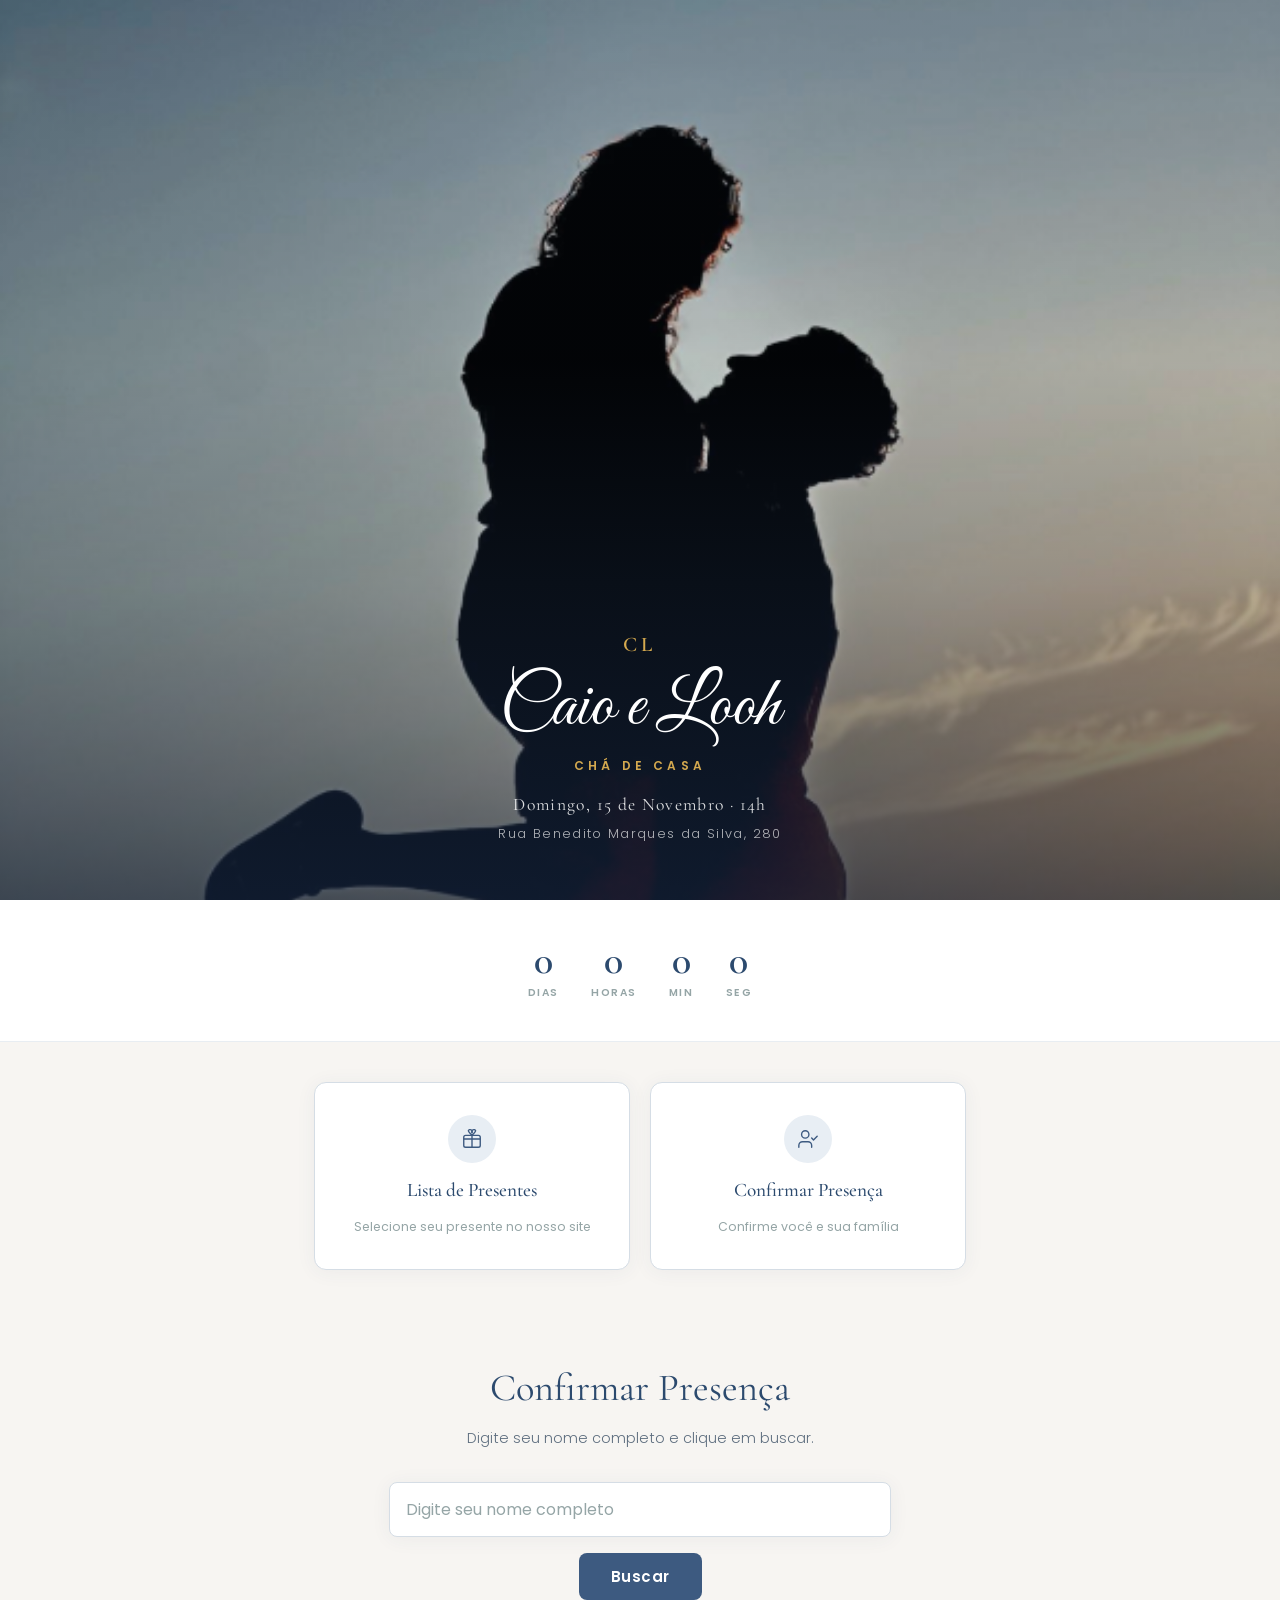
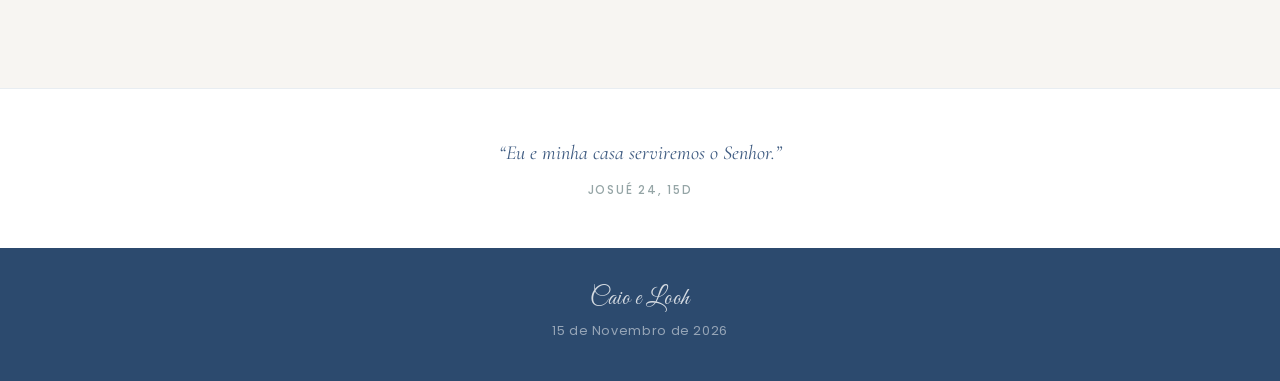
==== index.html @ 9db3d3db "Adicionar cache-busting no app.js para forçar atualização Browser estava servindo JS antigo com coun" ====
<!DOCTYPE html>
<html lang="pt-BR">
<head>
    <meta charset="UTF-8">
    <meta name="viewport" content="width=device-width, initial-scale=1.0">
    <title>Chá de Casa - Caio e Looh</title>
    <meta name="description" content="Chá de Casa Nova - Caio e Looh - 15 de Novembro de 2026">
    <link rel="stylesheet" href="css/style.css">
</head>
<body>

    <!-- Hero -->
    <section class="hero">
        <img src="img/couple.png" alt="Caio e Looh" class="hero-image">
        <div class="hero-overlay"></div>
        <div class="hero-content">
            <div class="monogram">CL</div>
            <h1 class="couple-names">Caio e Looh</h1>
            <p class="event-type">Chá de Casa</p>
            <div class="hero-details">
                <span class="date-line">Domingo, 15 de Novembro &middot; 14h</span>
                <span class="address-line">Rua Benedito Marques da Silva, 280</span>
            </div>
        </div>
    </section>

    <!-- Countdown -->
    <section class="countdown-section">
        <div class="countdown">
            <div class="countdown-item">
                <span class="countdown-number" id="cd-dias">--</span>
                <span class="countdown-label">Dias</span>
            </div>
            <div class="countdown-item">
                <span class="countdown-number" id="cd-horas">--</span>
                <span class="countdown-label">Horas</span>
            </div>
            <div class="countdown-item">
                <span class="countdown-number" id="cd-min">--</span>
                <span class="countdown-label">Min</span>
            </div>
            <div class="countdown-item">
                <span class="countdown-number" id="cd-seg">--</span>
                <span class="countdown-label">Seg</span>
            </div>
        </div>
    </section>

    <!-- Actions -->
    <section class="actions-section">
        <div class="actions-grid">
            <a href="https://caioelooh.meuchadepanela.com.br" target="_blank" rel="noopener" class="action-card">
                <div class="action-icon">
                    <svg viewBox="0 0 24 24" fill="none" stroke="currentColor" stroke-width="1.5" stroke-linecap="round" stroke-linejoin="round">
                        <rect x="3" y="8" width="18" height="13" rx="2"></rect>
                        <path d="M12 8V21"></path>
                        <path d="M3 12h18"></path>
                        <path d="M12 8c-1.5-2-4-3.5-4-5a2 2 0 1 1 4 2"></path>
                        <path d="M12 8c1.5-2 4-3.5 4-5a2 2 0 1 0-4 2"></path>
                    </svg>
                </div>
                <span class="action-title">Lista de Presentes</span>
                <span class="action-desc">Selecione seu presente no nosso site</span>
            </a>
            <a href="#rsvp" class="action-card">
                <div class="action-icon">
                    <svg viewBox="0 0 24 24" fill="none" stroke="currentColor" stroke-width="1.5" stroke-linecap="round" stroke-linejoin="round">
                        <path d="M16 21v-2a4 4 0 0 0-4-4H6a4 4 0 0 0-4 4v2"></path>
                        <circle cx="9" cy="7" r="4"></circle>
                        <polyline points="16 11 18 13 22 9"></polyline>
                    </svg>
                </div>
                <span class="action-title">Confirmar Presença</span>
                <span class="action-desc">Confirme você e sua família</span>
            </a>
        </div>
    </section>

    <!-- RSVP -->
    <section id="rsvp" class="rsvp-section">
        <h2 class="section-title">Confirmar Presença</h2>
        <p class="section-subtitle">Digite seu nome completo e clique em buscar.</p>

        <div class="rsvp-container">
            <input type="text" id="rsvp-nome" class="rsvp-input" placeholder="Digite seu nome completo">
            <button id="rsvp-buscar-btn" class="rsvp-btn rsvp-btn-primary">Buscar</button>
            <div id="rsvp-resultados" class="rsvp-resultados"></div>
        </div>
    </section>

    <!-- Quote -->
    <section class="quote-section">
        <p class="quote-text">
            &ldquo;Eu e minha casa serviremos o Senhor.&rdquo;
        </p>
        <p class="quote-ref">Josué 24, 15d</p>
    </section>

    <!-- Footer -->
    <footer class="footer">
        <span class="footer-couple">Caio e Looh</span>
        <span>15 de Novembro de 2026</span>
    </footer>

    <script>window.CHA_TIPO = 1; window.CHA_DATA = '2026-11-15T14:00:00-03:00';</script>
    <script src="js/app.js?v=2"></script>
</body>
</html>
---- css/style.css ----
@import url('https://fonts.googleapis.com/css2?family=Cormorant+Garamond:ital,wght@0,300;0,400;0,500;0,600;1,300;1,400&family=Great+Vibes&family=Poppins:wght@300;400;500;600;700&display=swap');

*, *::before, *::after {
    margin: 0;
    padding: 0;
    box-sizing: border-box;
}

:root {
    --navy: #3D5A80;
    --navy-dark: #2C4A6E;
    --navy-light: #6B8DB5;
    --navy-soft: #E8EEF4;
    --gold: #D4A94F;
    --gold-dark: #B8922E;
    --gold-soft: #F5ECD7;
    --bg: #F7F5F2;
    --bg-card: #FFFFFF;
    --text: #2C3E50;
    --text-light: #5D6D7E;
    --text-muted: #95A5A6;
    --border: #D5DDE5;
    --border-light: #E8EDF2;
    --success: #4A7C59;
    --success-light: #E8F5E9;
    --shadow: 0 2px 20px rgba(44, 74, 110, 0.06);
    --shadow-hover: 0 6px 30px rgba(44, 74, 110, 0.12);
    --radius: 12px;
    --font-serif: 'Cormorant Garamond', Georgia, serif;
    --font-script: 'Great Vibes', cursive;
    --font-sans: 'Poppins', -apple-system, BlinkMacSystemFont, sans-serif;
}

html { scroll-behavior: smooth; }

body {
    font-family: var(--font-sans);
    background: var(--bg);
    color: var(--text);
    line-height: 1.6;
    min-height: 100vh;
    -webkit-font-smoothing: antialiased;
}

/* ═══════════════ HERO ═══════════════ */
.hero {
    position: relative;
    min-height: 100vh;
    display: flex;
    align-items: flex-end;
    justify-content: center;
    overflow: hidden;
}

.hero-image {
    position: absolute;
    inset: 0;
    width: 100%;
    height: 100%;
    object-fit: cover;
    object-position: center 30%;
}

.hero-overlay {
    position: absolute;
    inset: 0;
    background: linear-gradient(
        to bottom,
        rgba(30, 50, 80, 0.10) 0%,
        rgba(30, 50, 80, 0.08) 40%,
        rgba(30, 50, 80, 0.30) 65%,
        rgba(20, 35, 60, 0.75) 100%
    );
}

.hero-content {
    position: relative;
    z-index: 2;
    text-align: center;
    padding: 2rem 1.5rem 3.5rem;
    width: 100%;
}

.monogram {
    font-family: var(--font-serif);
    font-size: 1.3rem;
    font-weight: 600;
    letter-spacing: 0.2em;
    color: var(--gold);
    margin-bottom: 0.5rem;
    opacity: 0;
    animation: fadeDown 1s ease 0.2s forwards;
}

.couple-names {
    font-family: var(--font-script);
    font-size: clamp(2.8rem, 10vw, 4.5rem);
    font-weight: 400;
    color: #fff;
    line-height: 1.1;
    margin-bottom: 0.5rem;
    opacity: 0;
    animation: fadeDown 1s ease 0.4s forwards;
}

.event-type {
    font-family: var(--font-sans);
    font-size: 0.75rem;
    font-weight: 600;
    letter-spacing: 0.35em;
    text-transform: uppercase;
    color: var(--gold);
    margin-bottom: 1rem;
    opacity: 0;
    animation: fadeDown 1s ease 0.5s forwards;
}

.hero-details {
    display: flex;
    flex-direction: column;
    align-items: center;
    gap: 0.25rem;
    color: rgba(255, 255, 255, 0.85);
    font-size: 0.85rem;
    font-weight: 300;
    letter-spacing: 0.1em;
    opacity: 0;
    animation: fadeDown 1s ease 0.7s forwards;
}

.hero-details .date-line {
    font-family: var(--font-serif);
    font-size: 1.1rem;
    font-weight: 400;
}

.hero-details .address-line {
    font-size: 0.8rem;
    opacity: 0.8;
}

/* ═══════════════ COUNTDOWN ═══════════════ */
.countdown-section {
    background: var(--bg-card);
    padding: 2.5rem 1.5rem;
    border-bottom: 1px solid var(--border-light);
}

.countdown {
    display: flex;
    justify-content: center;
    gap: 2rem;
    max-width: 400px;
    margin: 0 auto;
}

.countdown-item {
    display: flex;
    flex-direction: column;
    align-items: center;
}

.countdown-number {
    font-family: var(--font-serif);
    font-size: 2.5rem;
    font-weight: 600;
    color: var(--navy-dark);
    line-height: 1;
}

.countdown-label {
    font-size: 0.65rem;
    font-weight: 600;
    letter-spacing: 0.15em;
    text-transform: uppercase;
    color: var(--text-muted);
    margin-top: 0.3rem;
}

/* ═══════════════ ACTIONS ═══════════════ */
.actions-section {
    padding: 2.5rem 1.5rem;
    max-width: 700px;
    margin: 0 auto;
}

.actions-grid {
    display: grid;
    grid-template-columns: 1fr 1fr;
    gap: 1.25rem;
}

.action-card {
    background: var(--bg-card);
    border: 1px solid var(--border);
    border-radius: var(--radius);
    padding: 2rem 1.5rem;
    text-align: center;
    text-decoration: none;
    color: var(--text);
    transition: all 0.3s ease;
    cursor: pointer;
    display: flex;
    flex-direction: column;
    align-items: center;
    gap: 0.75rem;
    box-shadow: var(--shadow);
}

.action-card:hover {
    transform: translateY(-3px);
    box-shadow: var(--shadow-hover);
    border-color: var(--navy-light);
}

.action-icon {
    width: 48px;
    height: 48px;
    border-radius: 50%;
    background: var(--navy-soft);
    display: flex;
    align-items: center;
    justify-content: center;
}

.action-icon svg {
    width: 22px;
    height: 22px;
    color: var(--navy);
}

.action-title {
    font-family: var(--font-serif);
    font-size: 1.2rem;
    font-weight: 500;
    color: var(--navy-dark);
}

.action-desc {
    font-size: 0.78rem;
    color: var(--text-muted);
    line-height: 1.5;
}

/* ═══════════════ RSVP ═══════════════ */
.rsvp-section {
    max-width: 550px;
    margin: 0 auto;
    padding: 3rem 1.5rem 4rem;
}

.section-title {
    font-family: var(--font-serif);
    font-size: clamp(1.8rem, 5vw, 2.4rem);
    font-weight: 400;
    text-align: center;
    color: var(--navy-dark);
    margin-bottom: 0.5rem;
}

.section-subtitle {
    text-align: center;
    color: var(--text-light);
    font-size: 0.9rem;
    font-weight: 300;
    margin-bottom: 2rem;
}

.rsvp-container {
    text-align: center;
}

/* ── Input / Button (same style as WP) ── */
.rsvp-input {
    width: 100%;
    box-sizing: border-box;
    padding: 14px 16px;
    font-size: 16px;
    font-family: var(--font-sans);
    border-radius: 8px;
    border: 1px solid var(--border);
    background: var(--bg-card);
    color: var(--text);
    outline: none;
    transition: border-color 0.3s, box-shadow 0.3s;
    box-shadow: var(--shadow);
}

.rsvp-input::placeholder { color: var(--text-muted); }

.rsvp-input:focus {
    border-color: var(--navy-light);
    box-shadow: var(--shadow), 0 0 0 3px var(--navy-soft);
}

.rsvp-btn {
    font-family: var(--font-sans);
    font-weight: 600;
    font-size: 15px;
    letter-spacing: 0.5px;
    border: none;
    border-radius: 8px;
    cursor: pointer;
    transition: transform 0.2s, box-shadow 0.2s;
}

.rsvp-btn-primary {
    margin: 16px auto 0;
    display: inline-block;
    padding: 12px 32px;
    background: var(--navy);
    color: #fff;
}

.rsvp-btn-primary:hover {
    transform: scale(1.03);
    box-shadow: 0 6px 18px rgba(61, 90, 128, 0.3);
}

.rsvp-btn-primary:disabled {
    background: #9BAEC0;
    color: #dfe6ed;
    cursor: not-allowed;
    transform: none !important;
    box-shadow: none !important;
}

.rsvp-resultados {
    margin-top: 24px;
    text-align: left;
}

.rsvp-msg {
    color: var(--text-light);
    font-size: 0.9rem;
    margin-bottom: 12px;
    text-align: center;
}

/* ── Name selection buttons ── */
.rsvp-select-btn {
    display: block;
    width: 100%;
    text-align: left;
    margin-bottom: 10px;
    padding: 14px 16px;
    background: var(--bg-card);
    color: var(--text);
    border: 1px solid var(--border);
    border-radius: 8px;
    font-family: var(--font-sans);
    font-size: 15px;
    cursor: pointer;
    transition: transform 0.2s, box-shadow 0.2s, border-color 0.2s;
}

.rsvp-select-btn:hover {
    transform: scale(1.01);
    box-shadow: var(--shadow-hover);
    border-color: var(--navy-light);
}

/* ── Checkbox labels (family members) ── */
.rsvp-checkbox-label {
    display: flex;
    align-items: center;
    margin-bottom: 10px;
    padding: 12px 16px;
    background: var(--bg-card);
    border-radius: 8px;
    color: var(--text);
    font-family: var(--font-sans);
    font-size: 15px;
    cursor: pointer;
    transition: background 0.2s, border 0.2s;
    border: 1px solid var(--border);
}

.rsvp-checkbox-label.selecionado {
    background: var(--navy-soft);
    border-color: var(--navy-light);
}

.rsvp-checkbox {
    appearance: none;
    -webkit-appearance: none;
    width: 22px;
    height: 22px;
    min-width: 22px;
    border: 2px solid var(--navy-light);
    border-radius: 5px;
    margin-right: 12px;
    cursor: pointer;
    position: relative;
    background: transparent;
    transition: background 0.2s;
}

.rsvp-checkbox:checked {
    background: var(--navy);
    border-color: var(--navy);
}

.rsvp-checkbox:checked::after {
    content: "\2713";
    position: absolute;
    top: -1px;
    left: 4px;
    color: #fff;
    font-size: 14px;
    font-weight: bold;
}

.rsvp-ja {
    font-size: 0.75rem;
    color: var(--success);
    font-weight: 500;
}

.rsvp-phone-label {
    display: block;
    margin-top: 18px;
    margin-bottom: 8px;
    font-size: 0.85rem;
    font-weight: 500;
    color: var(--text);
}

/* ── Success ── */
.rsvp-sucesso {
    text-align: center;
    padding: 2rem 0;
    animation: sucessoEntra 0.5s ease;
}

.rsvp-sucesso-icone {
    width: 64px;
    height: 64px;
    border-radius: 50%;
    background: var(--navy-soft);
    display: flex;
    align-items: center;
    justify-content: center;
    margin: 0 auto 1rem;
}

.rsvp-sucesso-icone svg {
    width: 30px;
    height: 30px;
    color: var(--navy);
}

.rsvp-sucesso-texto {
    font-family: var(--font-serif);
    font-size: 1.5rem;
    font-weight: 500;
    color: var(--navy-dark);
}

.rsvp-sucesso-sub {
    color: var(--gold);
    font-size: 0.9rem;
    margin-top: 0.5rem;
}

/* ═══════════════ QUOTE ═══════════════ */
.quote-section {
    text-align: center;
    padding: 3rem 1.5rem;
    background: var(--bg-card);
    border-top: 1px solid var(--border-light);
}

.quote-text {
    font-family: var(--font-serif);
    font-size: 1.25rem;
    font-weight: 400;
    font-style: italic;
    color: var(--navy);
    max-width: 400px;
    margin: 0 auto;
    line-height: 1.6;
}

.quote-ref {
    font-family: var(--font-sans);
    font-size: 0.72rem;
    font-weight: 500;
    letter-spacing: 0.15em;
    text-transform: uppercase;
    color: var(--text-muted);
    margin-top: 0.75rem;
}

/* ═══════════════ FOOTER ═══════════════ */
.footer {
    text-align: center;
    padding: 2rem 1.5rem 2.5rem;
    background: var(--navy-dark);
    color: rgba(255, 255, 255, 0.5);
    font-size: 0.8rem;
    letter-spacing: 0.05em;
    display: flex;
    flex-direction: column;
    gap: 0.15rem;
}

.footer-couple {
    font-family: var(--font-script);
    font-size: 1.5rem;
    color: rgba(255, 255, 255, 0.8);
}

/* ═══════════════ ANIMATIONS ═══════════════ */
@keyframes fadeDown {
    from { opacity: 0; transform: translateY(-15px); }
    to   { opacity: 1; transform: translateY(0); }
}

@keyframes sucessoEntra {
    0%   { transform: scale(0.85); opacity: 0; }
    100% { transform: scale(1); opacity: 1; }
}

/* ═══════════════ RESPONSIVE ═══════════════ */
@media (max-width: 520px) {
    .actions-grid { grid-template-columns: 1fr; }
    .countdown { gap: 1.5rem; }
    .countdown-number { font-size: 2rem; }
    .rsvp-section { padding: 2.5rem 1rem 3rem; }
    .action-card { padding: 1.5rem 1.25rem; }
}
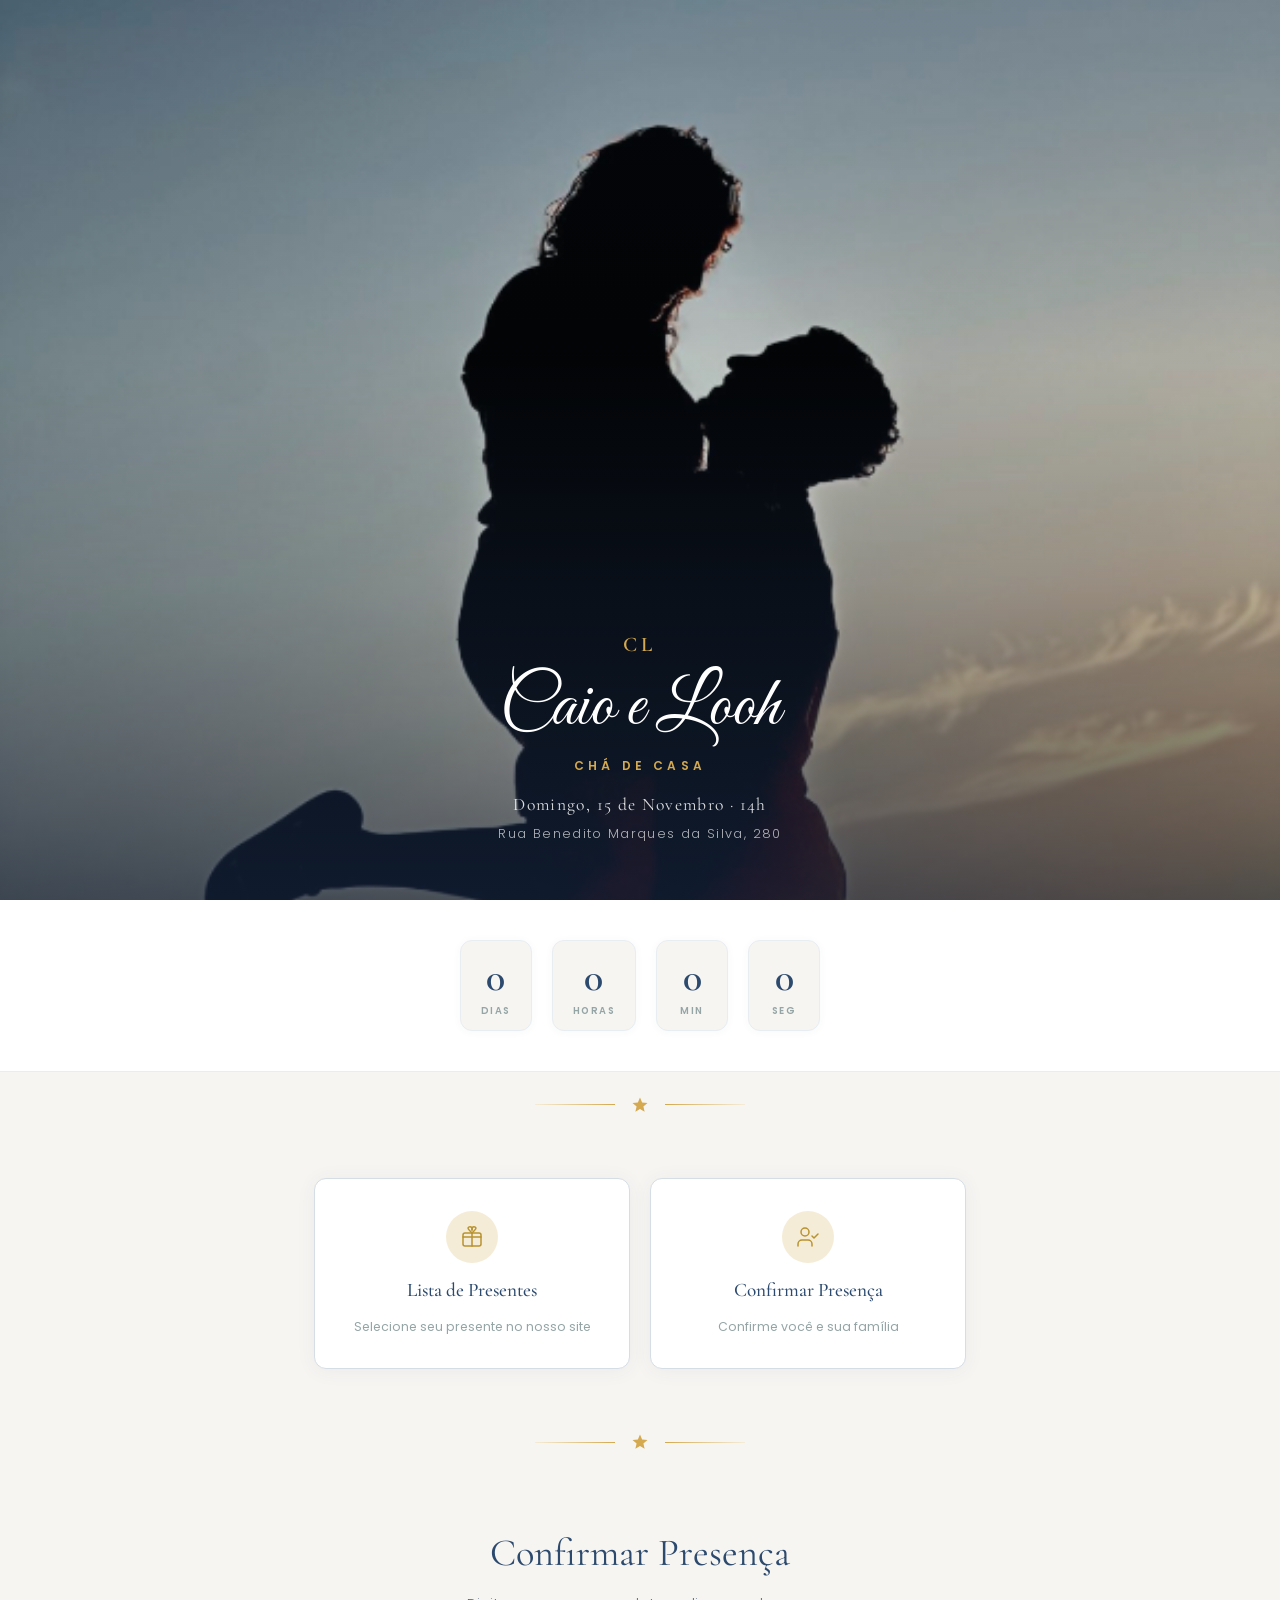
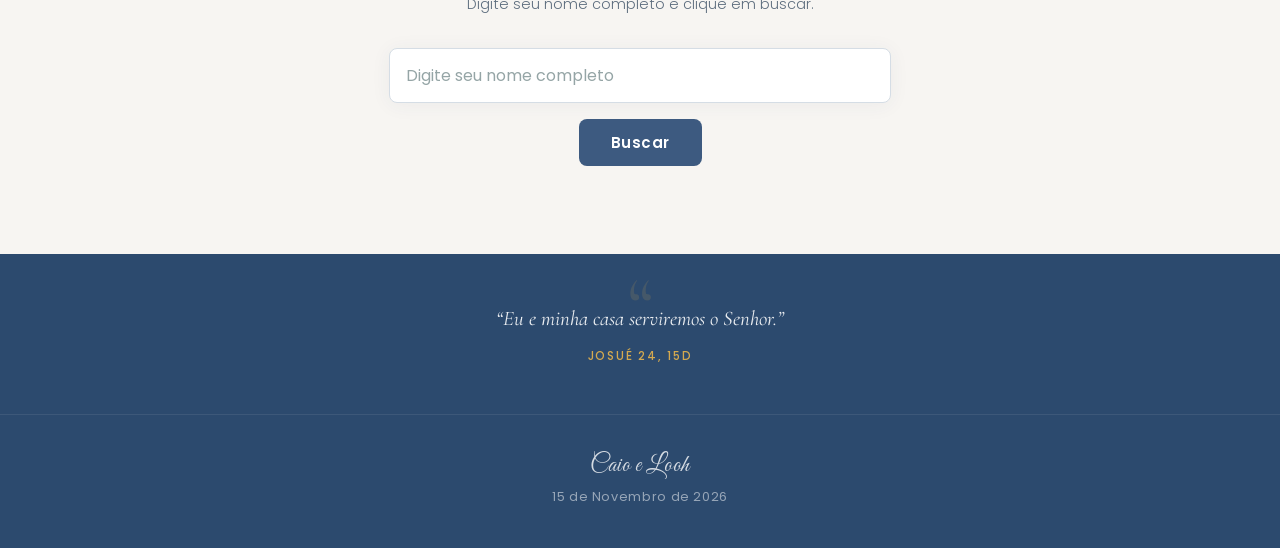
==== commit 942cff00: "Melhorias visuais: animações scroll, countdown cards, ornamentos - Fade-in nas seções ao rolar (Inte" ====
--- a/index.html
+++ b/index.html
@@ -5,7 +5,7 @@
     <meta name="viewport" content="width=device-width, initial-scale=1.0">
     <title>Chá de Casa - Caio e Looh</title>
     <meta name="description" content="Chá de Casa Nova - Caio e Looh - 15 de Novembro de 2026">
-    <link rel="stylesheet" href="css/style.css">
+    <link rel="stylesheet" href="css/style.css?v=2">
 </head>
 <body>
 
@@ -25,7 +25,7 @@
     </section>
 
     <!-- Countdown -->
-    <section class="countdown-section">
+    <section class="countdown-section reveal">
         <div class="countdown">
             <div class="countdown-item">
                 <span class="countdown-number" id="cd-dias">--</span>
@@ -46,10 +46,15 @@
         </div>
     </section>
 
+    <!-- Ornament -->
+    <div class="ornament reveal">
+        <svg viewBox="0 0 24 24" fill="currentColor"><path d="M12 2L9.19 8.63 2 9.24l5.46 4.73L5.82 21 12 17.27 18.18 21l-1.64-7.03L22 9.24l-7.19-.61z"/></svg>
+    </div>
+
     <!-- Actions -->
     <section class="actions-section">
         <div class="actions-grid">
-            <a href="https://caioelooh.meuchadepanela.com.br" target="_blank" rel="noopener" class="action-card">
+            <a href="https://caioelooh.meuchadepanela.com.br" target="_blank" rel="noopener" class="action-card reveal">
                 <div class="action-icon">
                     <svg viewBox="0 0 24 24" fill="none" stroke="currentColor" stroke-width="1.5" stroke-linecap="round" stroke-linejoin="round">
                         <rect x="3" y="8" width="18" height="13" rx="2"></rect>
@@ -62,7 +67,7 @@
                 <span class="action-title">Lista de Presentes</span>
                 <span class="action-desc">Selecione seu presente no nosso site</span>
             </a>
-            <a href="#rsvp" class="action-card">
+            <a href="#rsvp" class="action-card reveal reveal-delay-1">
                 <div class="action-icon">
                     <svg viewBox="0 0 24 24" fill="none" stroke="currentColor" stroke-width="1.5" stroke-linecap="round" stroke-linejoin="round">
                         <path d="M16 21v-2a4 4 0 0 0-4-4H6a4 4 0 0 0-4 4v2"></path>
@@ -76,8 +81,13 @@
         </div>
     </section>
 
+    <!-- Ornament -->
+    <div class="ornament reveal">
+        <svg viewBox="0 0 24 24" fill="currentColor"><path d="M12 2L9.19 8.63 2 9.24l5.46 4.73L5.82 21 12 17.27 18.18 21l-1.64-7.03L22 9.24l-7.19-.61z"/></svg>
+    </div>
+
     <!-- RSVP -->
-    <section id="rsvp" class="rsvp-section">
+    <section id="rsvp" class="rsvp-section reveal">
         <h2 class="section-title">Confirmar Presença</h2>
         <p class="section-subtitle">Digite seu nome completo e clique em buscar.</p>
 
@@ -89,7 +99,7 @@
     </section>
 
     <!-- Quote -->
-    <section class="quote-section">
+    <section class="quote-section reveal">
         <p class="quote-text">
             &ldquo;Eu e minha casa serviremos o Senhor.&rdquo;
         </p>
--- a/css/style.css
+++ b/css/style.css
@@ -24,7 +24,7 @@
     --success: #4A7C59;
     --success-light: #E8F5E9;
     --shadow: 0 2px 20px rgba(44, 74, 110, 0.06);
-    --shadow-hover: 0 6px 30px rgba(44, 74, 110, 0.12);
+    --shadow-hover: 0 8px 35px rgba(44, 74, 110, 0.15);
     --radius: 12px;
     --font-serif: 'Cormorant Garamond', Georgia, serif;
     --font-script: 'Great Vibes', cursive;
@@ -139,6 +139,33 @@
     opacity: 0.8;
 }
 
+/* ═══════════════ ORNAMENTAL DIVIDER ═══════════════ */
+.ornament {
+    display: flex;
+    align-items: center;
+    justify-content: center;
+    padding: 1.5rem 0;
+    gap: 1rem;
+}
+
+.ornament::before,
+.ornament::after {
+    content: '';
+    flex: 1;
+    max-width: 80px;
+    height: 1px;
+    background: linear-gradient(to var(--dir, right), var(--gold-soft), var(--gold));
+}
+
+.ornament::after { --dir: left; }
+
+.ornament svg {
+    width: 18px;
+    height: 18px;
+    color: var(--gold);
+    flex-shrink: 0;
+}
+
 /* ═══════════════ COUNTDOWN ═══════════════ */
 .countdown-section {
     background: var(--bg-card);
@@ -149,8 +176,8 @@
 .countdown {
     display: flex;
     justify-content: center;
-    gap: 2rem;
-    max-width: 400px;
+    gap: 1.25rem;
+    max-width: 420px;
     margin: 0 auto;
 }
 
@@ -158,6 +185,12 @@
     display: flex;
     flex-direction: column;
     align-items: center;
+    background: var(--bg);
+    border: 1px solid var(--border-light);
+    border-radius: var(--radius);
+    padding: 1rem 1.25rem 0.75rem;
+    min-width: 72px;
+    box-shadow: 0 1px 8px rgba(44, 74, 110, 0.04);
 }
 
 .countdown-number {
@@ -169,12 +202,12 @@
 }
 
 .countdown-label {
-    font-size: 0.65rem;
+    font-size: 0.6rem;
     font-weight: 600;
     letter-spacing: 0.15em;
     text-transform: uppercase;
     color: var(--text-muted);
-    margin-top: 0.3rem;
+    margin-top: 0.35rem;
 }
 
 /* ═══════════════ ACTIONS ═══════════════ */
@@ -198,7 +231,7 @@
     text-align: center;
     text-decoration: none;
     color: var(--text);
-    transition: all 0.3s ease;
+    transition: transform 0.3s ease, box-shadow 0.3s ease, border-color 0.3s ease;
     cursor: pointer;
     display: flex;
     flex-direction: column;
@@ -208,25 +241,36 @@
 }
 
 .action-card:hover {
-    transform: translateY(-3px);
+    transform: translateY(-4px) scale(1.01);
     box-shadow: var(--shadow-hover);
-    border-color: var(--navy-light);
+    border-color: var(--gold);
 }
 
 .action-icon {
-    width: 48px;
-    height: 48px;
+    width: 52px;
+    height: 52px;
     border-radius: 50%;
-    background: var(--navy-soft);
+    background: var(--gold-soft);
     display: flex;
     align-items: center;
     justify-content: center;
+    transition: background 0.3s ease, transform 0.3s ease;
+}
+
+.action-card:hover .action-icon {
+    background: var(--gold);
+    transform: scale(1.08);
 }
 
 .action-icon svg {
-    width: 22px;
-    height: 22px;
-    color: var(--navy);
+    width: 24px;
+    height: 24px;
+    color: var(--gold-dark);
+    transition: color 0.3s ease;
+}
+
+.action-card:hover .action-icon svg {
+    color: #fff;
 }
 
 .action-title {
@@ -270,7 +314,6 @@
     text-align: center;
 }
 
-/* ── Input / Button (same style as WP) ── */
 .rsvp-input {
     width: 100%;
     box-sizing: border-box;
@@ -337,7 +380,6 @@
     text-align: center;
 }
 
-/* ── Name selection buttons ── */
 .rsvp-select-btn {
     display: block;
     width: 100%;
@@ -360,7 +402,6 @@
     border-color: var(--navy-light);
 }
 
-/* ── Checkbox labels (family members) ── */
 .rsvp-checkbox-label {
     display: flex;
     align-items: center;
@@ -426,7 +467,6 @@
     color: var(--text);
 }
 
-/* ── Success ── */
 .rsvp-sucesso {
     text-align: center;
     padding: 2rem 0;
@@ -467,19 +507,33 @@
 .quote-section {
     text-align: center;
     padding: 3rem 1.5rem;
-    background: var(--bg-card);
-    border-top: 1px solid var(--border-light);
+    background: var(--navy-dark);
+    position: relative;
+}
+
+.quote-section::before {
+    content: '\201C';
+    position: absolute;
+    top: 0.75rem;
+    left: 50%;
+    transform: translateX(-50%);
+    font-family: var(--font-serif);
+    font-size: 5rem;
+    color: rgba(212, 169, 79, 0.15);
+    line-height: 1;
+    pointer-events: none;
 }
 
 .quote-text {
     font-family: var(--font-serif);
-    font-size: 1.25rem;
+    font-size: 1.3rem;
     font-weight: 400;
     font-style: italic;
-    color: var(--navy);
+    color: rgba(255, 255, 255, 0.9);
     max-width: 400px;
     margin: 0 auto;
     line-height: 1.6;
+    position: relative;
 }
 
 .quote-ref {
@@ -488,8 +542,9 @@
     font-weight: 500;
     letter-spacing: 0.15em;
     text-transform: uppercase;
-    color: var(--text-muted);
+    color: var(--gold);
     margin-top: 0.75rem;
+    position: relative;
 }
 
 /* ═══════════════ FOOTER ═══════════════ */
@@ -497,6 +552,7 @@
     text-align: center;
     padding: 2rem 1.5rem 2.5rem;
     background: var(--navy-dark);
+    border-top: 1px solid rgba(255, 255, 255, 0.08);
     color: rgba(255, 255, 255, 0.5);
     font-size: 0.8rem;
     letter-spacing: 0.05em;
@@ -511,6 +567,21 @@
     color: rgba(255, 255, 255, 0.8);
 }
 
+/* ═══════════════ SCROLL REVEAL ═══════════════ */
+.reveal {
+    opacity: 0;
+    transform: translateY(30px);
+    transition: opacity 0.8s ease, transform 0.8s ease;
+}
+
+.reveal.visible {
+    opacity: 1;
+    transform: translateY(0);
+}
+
+.reveal-delay-1 { transition-delay: 0.1s; }
+.reveal-delay-2 { transition-delay: 0.2s; }
+
 /* ═══════════════ ANIMATIONS ═══════════════ */
 @keyframes fadeDown {
     from { opacity: 0; transform: translateY(-15px); }
@@ -525,7 +596,8 @@
 /* ═══════════════ RESPONSIVE ═══════════════ */
 @media (max-width: 520px) {
     .actions-grid { grid-template-columns: 1fr; }
-    .countdown { gap: 1.5rem; }
+    .countdown { gap: 0.75rem; }
+    .countdown-item { min-width: 64px; padding: 0.75rem 1rem 0.6rem; }
     .countdown-number { font-size: 2rem; }
     .rsvp-section { padding: 2.5rem 1rem 3rem; }
     .action-card { padding: 1.5rem 1.25rem; }
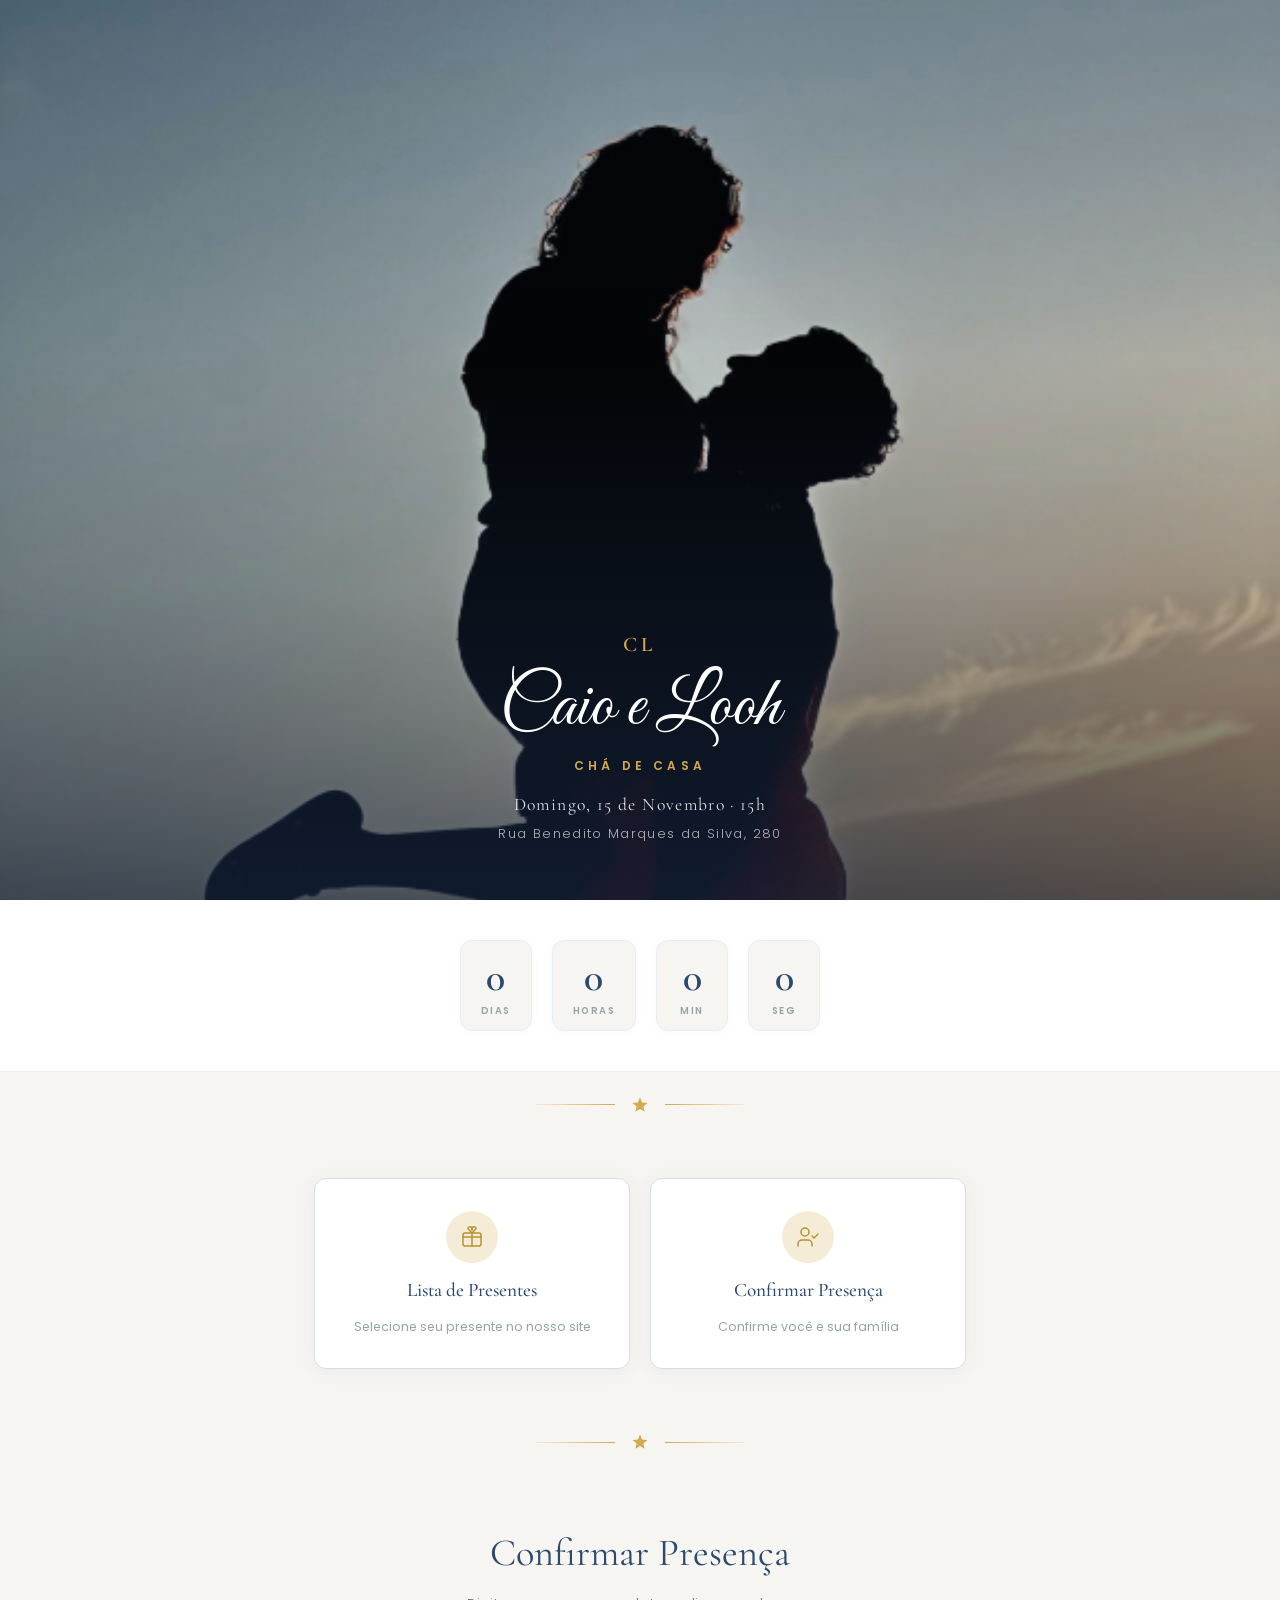
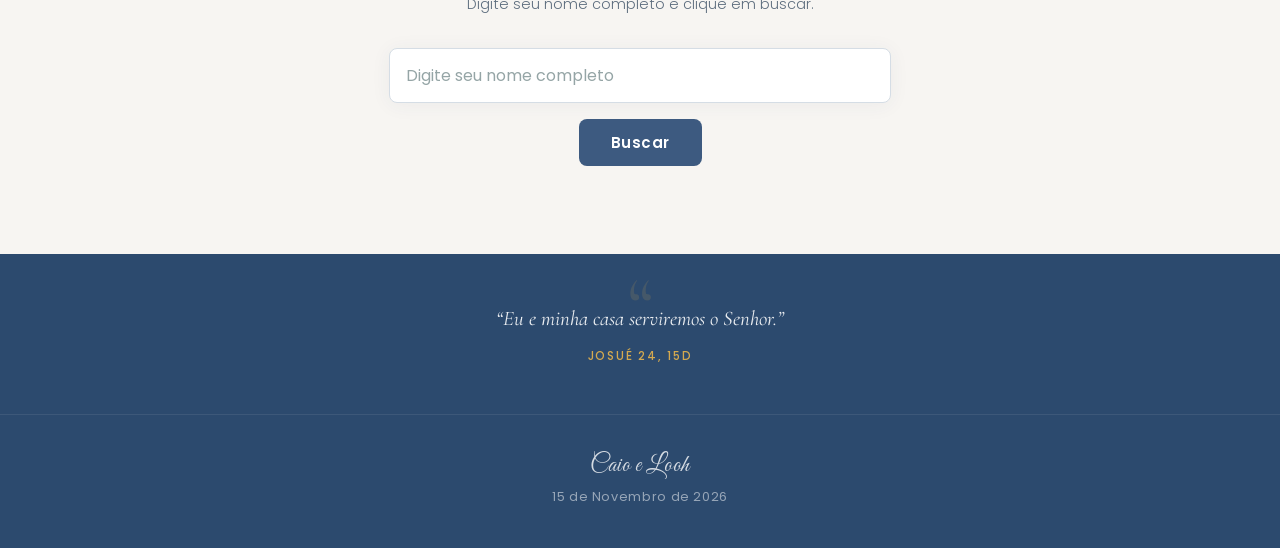
==== commit 6b15e4b8: "Alterar horário do chá em família para 15h Co-Authored-By: Claude Opus 5.5 <noreply@anthropic.com>" ====
--- a/index.html
+++ b/index.html
@@ -5,7 +5,8 @@
     <meta name="viewport" content="width=device-width, initial-scale=1.0">
     <title>Chá de Casa - Caio e Looh</title>
     <meta name="description" content="Chá de Casa Nova - Caio e Looh - 15 de Novembro de 2026">
-    <link rel="stylesheet" href="css/style.css?v=2">
+    <script>document.documentElement.classList.add('js')</script>
+    <link rel="stylesheet" href="css/style.css?v=4">
 </head>
 <body>
 
@@ -18,7 +19,7 @@
             <h1 class="couple-names">Caio e Looh</h1>
             <p class="event-type">Chá de Casa</p>
             <div class="hero-details">
-                <span class="date-line">Domingo, 15 de Novembro &middot; 14h</span>
+                <span class="date-line">Domingo, 15 de Novembro &middot; 15h</span>
                 <span class="address-line">Rua Benedito Marques da Silva, 280</span>
             </div>
         </div>
@@ -112,7 +113,7 @@
         <span>15 de Novembro de 2026</span>
     </footer>
 
-    <script>window.CHA_TIPO = 1; window.CHA_DATA = '2026-11-15T14:00:00-03:00';</script>
-    <script src="js/app.js?v=2"></script>
+    <script>window.CHA_TIPO = 1; window.CHA_DATA = '2026-11-15T15:00:00-03:00';</script>
+    <script src="js/app.js?v=4"></script>
 </body>
 </html>
--- a/css/style.css
+++ b/css/style.css
@@ -568,19 +568,19 @@
 }
 
 /* ═══════════════ SCROLL REVEAL ═══════════════ */
-.reveal {
+.js .reveal {
     opacity: 0;
     transform: translateY(30px);
     transition: opacity 0.8s ease, transform 0.8s ease;
 }
 
-.reveal.visible {
+.js .reveal.visible {
     opacity: 1;
     transform: translateY(0);
 }
 
-.reveal-delay-1 { transition-delay: 0.1s; }
-.reveal-delay-2 { transition-delay: 0.2s; }
+.js .reveal-delay-1 { transition-delay: 0.1s; }
+.js .reveal-delay-2 { transition-delay: 0.2s; }
 
 /* ═══════════════ ANIMATIONS ═══════════════ */
 @keyframes fadeDown {
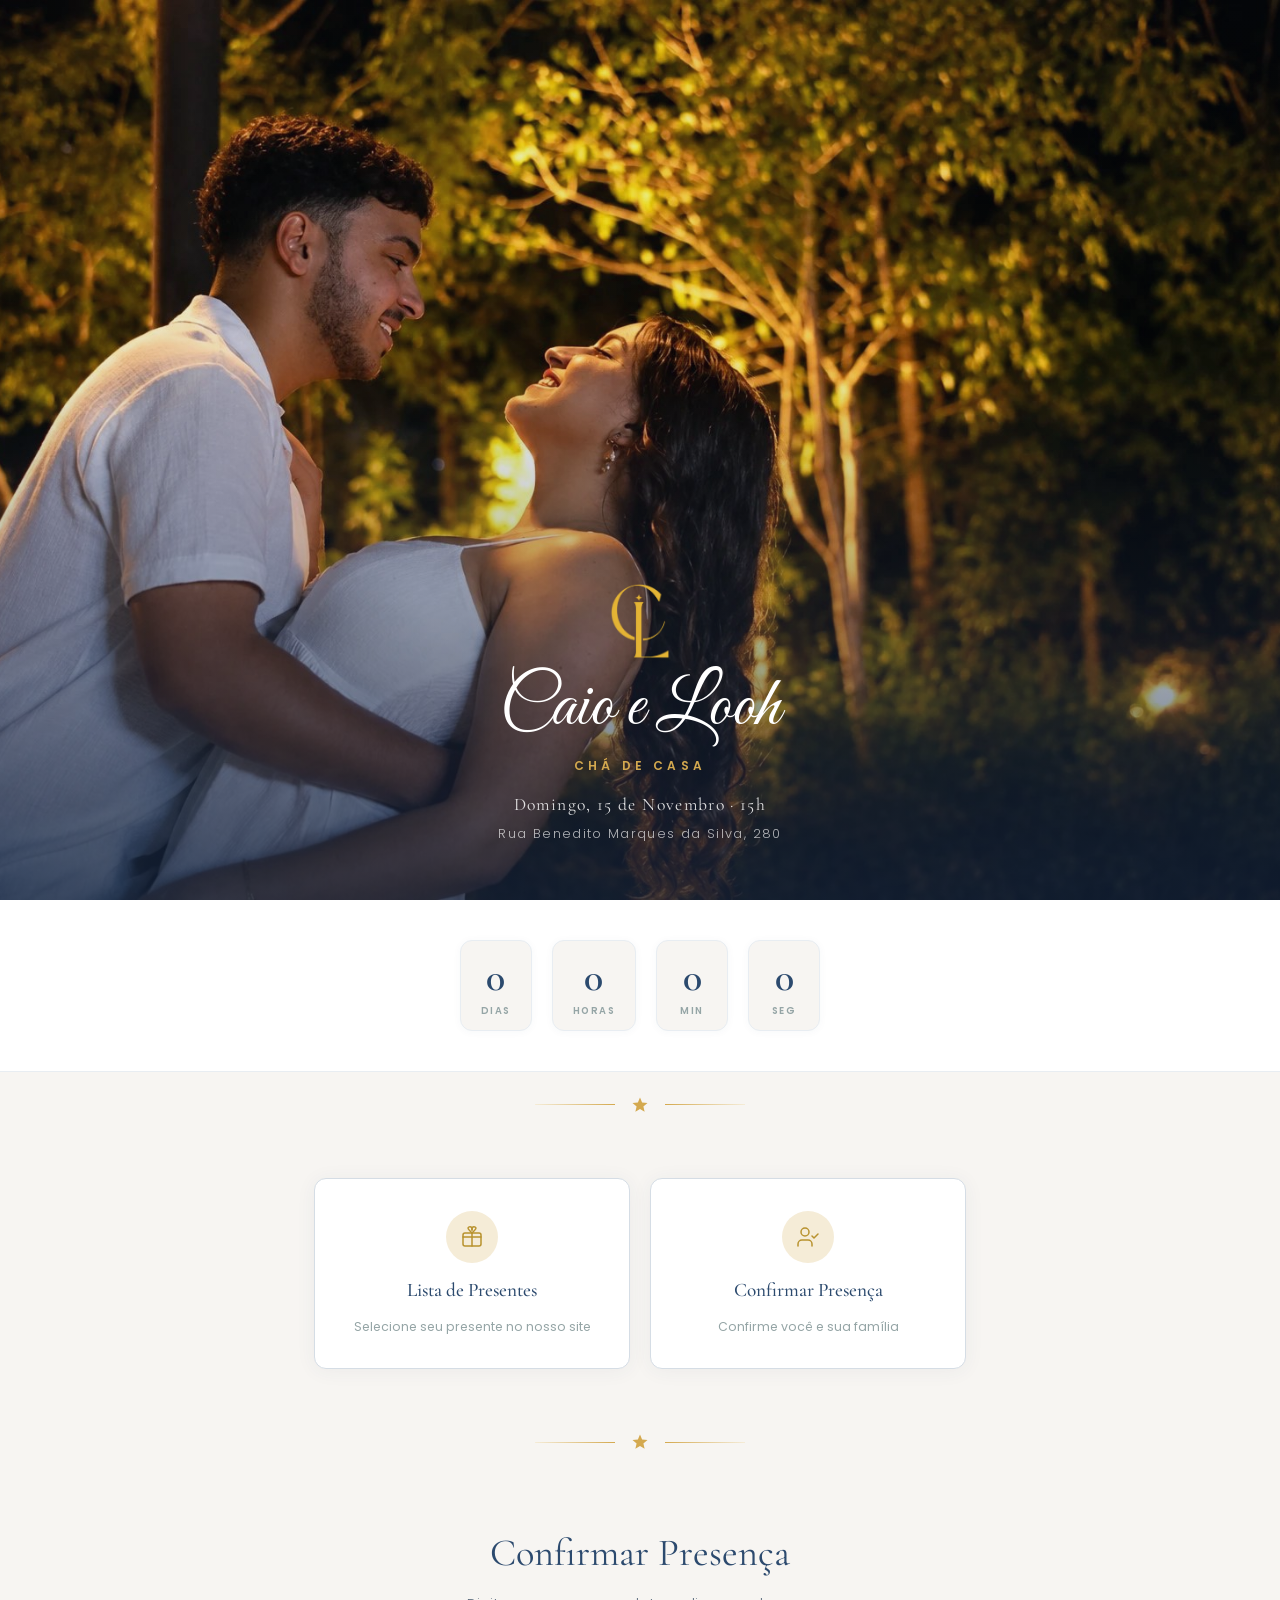
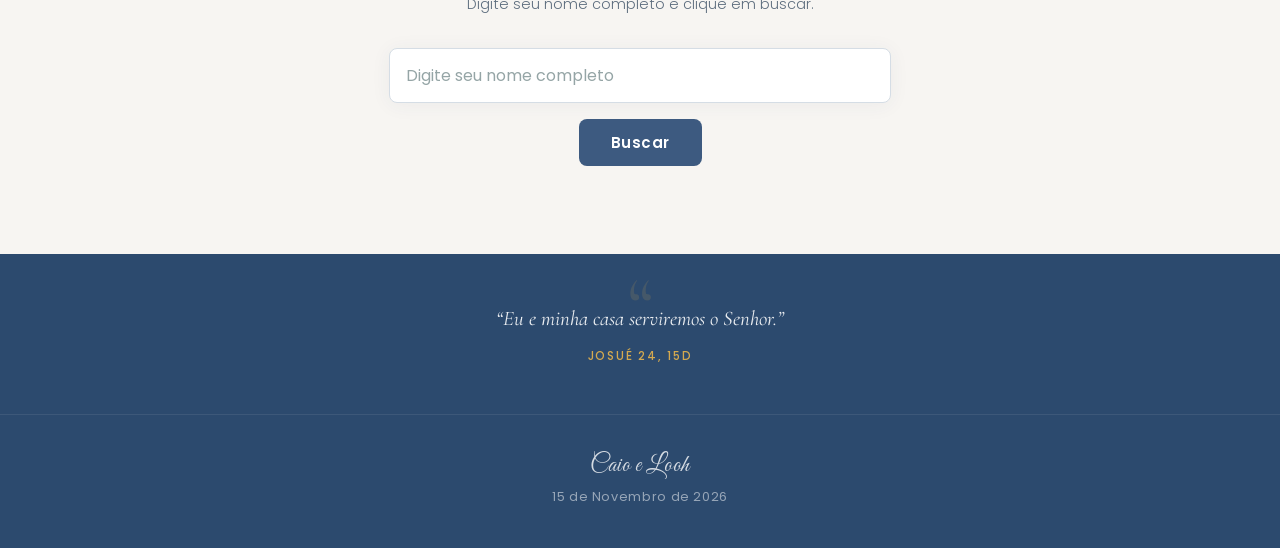
==== commit e00bc0be: "Trocar foto do hero e monograma pela logo; adicionar fonte dos vídeos tutoriais - Hero de index.html" ====
--- a/index.html
+++ b/index.html
@@ -6,16 +6,16 @@
     <title>Chá de Casa - Caio e Looh</title>
     <meta name="description" content="Chá de Casa Nova - Caio e Looh - 15 de Novembro de 2026">
     <script>document.documentElement.classList.add('js')</script>
-    <link rel="stylesheet" href="css/style.css?v=4">
+    <link rel="stylesheet" href="css/style.css?v=5">
 </head>
 <body>
 
     <!-- Hero -->
     <section class="hero">
-        <img src="img/couple.png" alt="Caio e Looh" class="hero-image">
+        <img src="img/casal.jpg" alt="Caio e Looh" class="hero-image">
         <div class="hero-overlay"></div>
         <div class="hero-content">
-            <div class="monogram">CL</div>
+            <img src="img/logo-cl.png" alt="CL" class="monogram">
             <h1 class="couple-names">Caio e Looh</h1>
             <p class="event-type">Chá de Casa</p>
             <div class="hero-details">
--- a/css/style.css
+++ b/css/style.css
@@ -58,7 +58,7 @@
     width: 100%;
     height: 100%;
     object-fit: cover;
-    object-position: center 30%;
+    object-position: 33% 30%;
 }
 
 .hero-overlay {
@@ -82,12 +82,10 @@
 }
 
 .monogram {
-    font-family: var(--font-serif);
-    font-size: 1.3rem;
-    font-weight: 600;
-    letter-spacing: 0.2em;
-    color: var(--gold);
-    margin-bottom: 0.5rem;
+    display: block;
+    height: 76px;
+    width: auto;
+    margin: 0 auto 0.6rem;
     opacity: 0;
     animation: fadeDown 1s ease 0.2s forwards;
 }
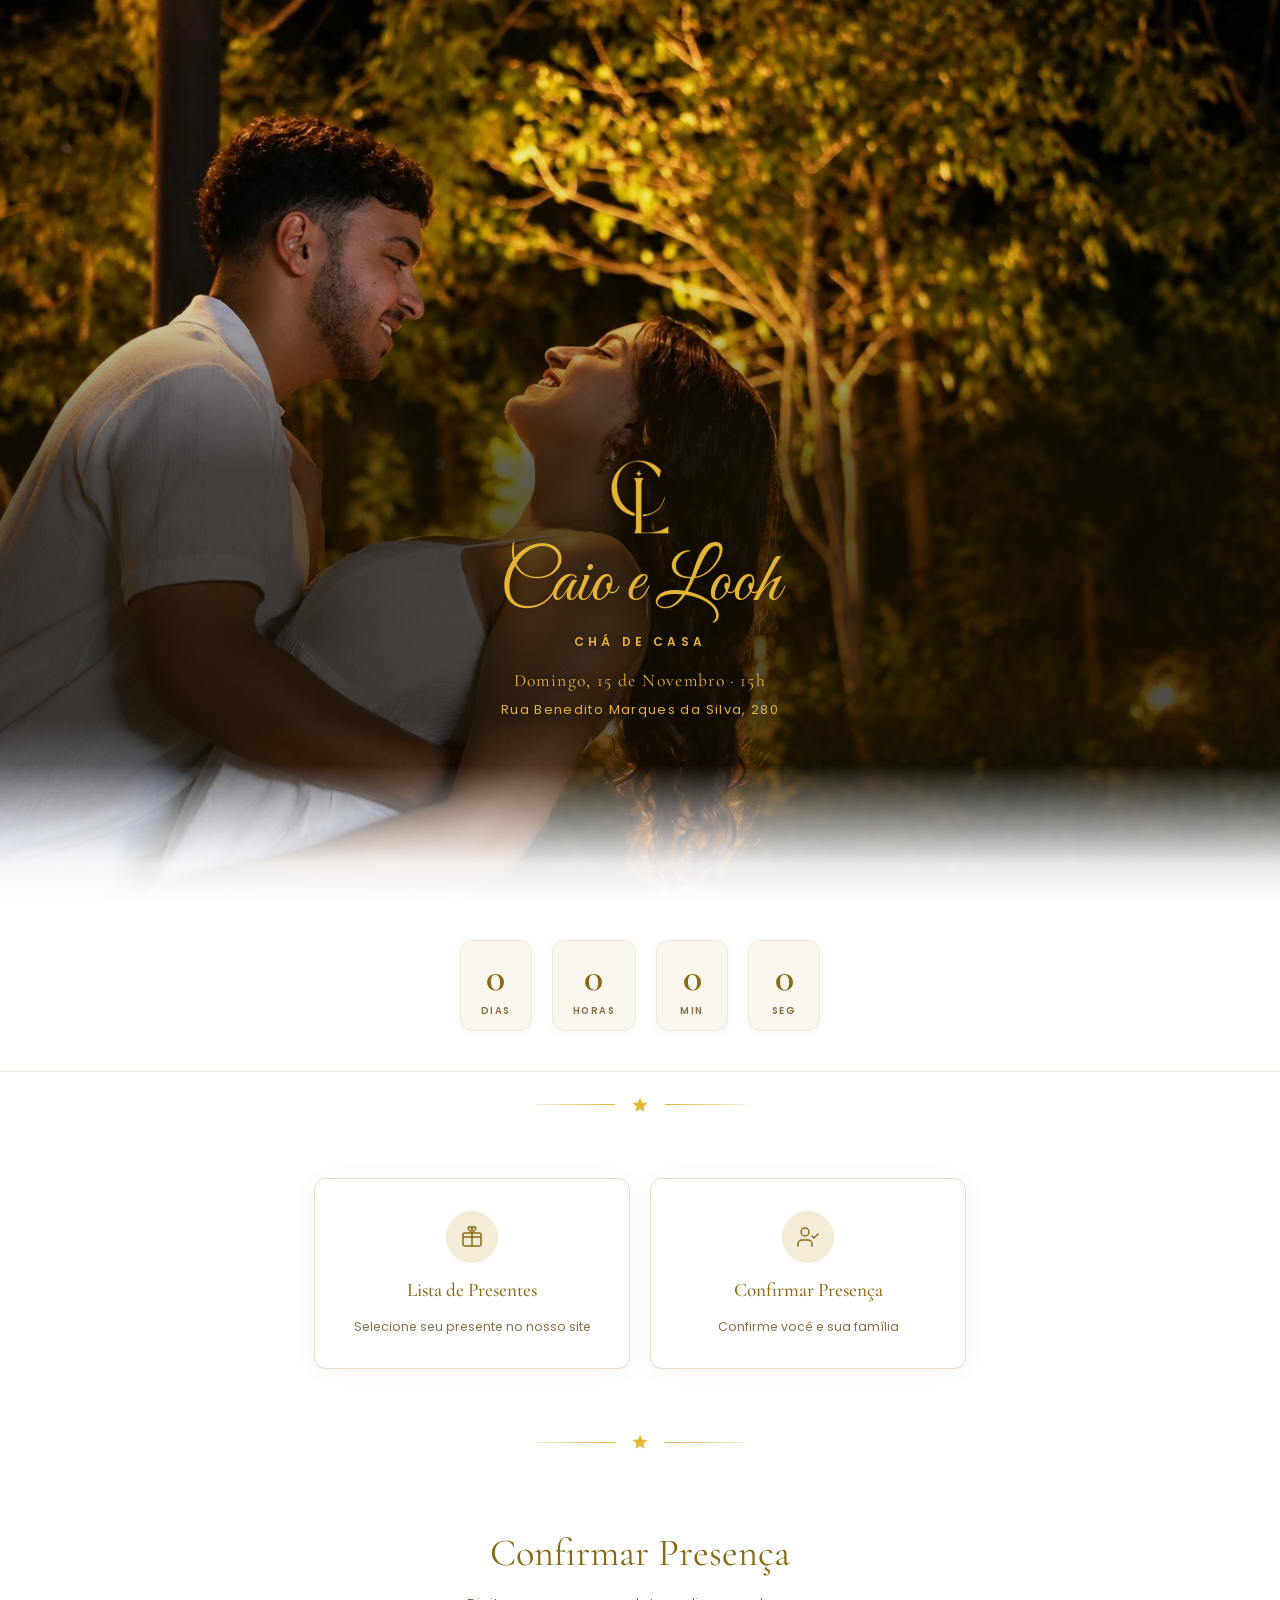
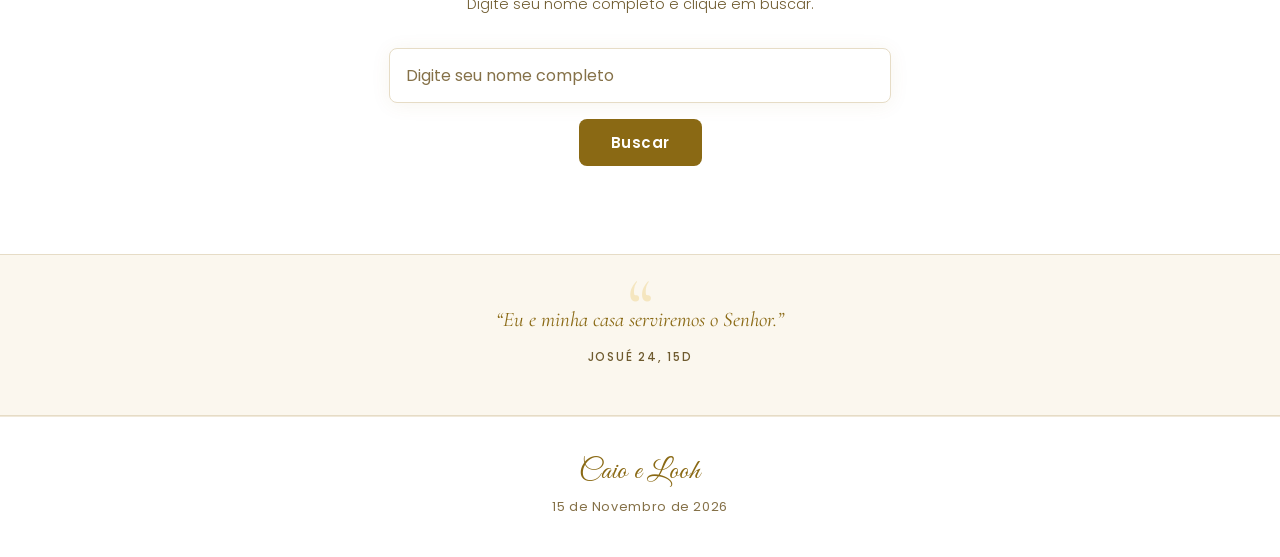
==== commit ec81b687: "Tema branco e dourado na página de confirmação e nos vídeos - Hero: a foto escurece atrás do texto e" ====
--- a/index.html
+++ b/index.html
@@ -6,7 +6,7 @@
     <title>Chá de Casa - Caio e Looh</title>
     <meta name="description" content="Chá de Casa Nova - Caio e Looh - 15 de Novembro de 2026">
     <script>document.documentElement.classList.add('js')</script>
-    <link rel="stylesheet" href="css/style.css?v=5">
+    <link rel="stylesheet" href="css/style.css?v=6">
 </head>
 <body>
 
--- a/css/style.css
+++ b/css/style.css
@@ -7,24 +7,27 @@
 }
 
 :root {
-    --navy: #3D5A80;
-    --navy-dark: #2C4A6E;
-    --navy-light: #6B8DB5;
-    --navy-soft: #E8EEF4;
-    --gold: #D4A94F;
-    --gold-dark: #B8922E;
+    /* Tema branco e dourado.
+       --gold (tom da logo) só sobre a foto escura e em detalhes (estrelas, linhas, ícones):
+       sobre branco ele tem contraste 1,9:1 e não serve para texto.
+       --gold-text (5,1:1 sobre branco) é o dourado de todo texto e botão sobre fundo claro. */
+    --gold: #E4B435;
+    --gold-text: #8A6914;
+    --gold-line: #A8862E;
+    --gold-wash: #F8F1DF;
     --gold-soft: #F5ECD7;
-    --bg: #F7F5F2;
+    --bg: #FFFFFF;
     --bg-card: #FFFFFF;
-    --text: #2C3E50;
-    --text-light: #5D6D7E;
-    --text-muted: #95A5A6;
-    --border: #D5DDE5;
-    --border-light: #E8EDF2;
+    --bg-cream: #FBF7EE;
+    --text: #8A6914;
+    --text-light: #6E5A2E;
+    --text-muted: #857148;
+    --border: #E6DCC6;
+    --border-light: #F0E9DA;
     --success: #4A7C59;
     --success-light: #E8F5E9;
-    --shadow: 0 2px 20px rgba(44, 74, 110, 0.06);
-    --shadow-hover: 0 8px 35px rgba(44, 74, 110, 0.15);
+    --shadow: 0 2px 20px rgba(138, 105, 20, 0.07);
+    --shadow-hover: 0 8px 35px rgba(138, 105, 20, 0.16);
     --radius: 12px;
     --font-serif: 'Cormorant Garamond', Georgia, serif;
     --font-script: 'Great Vibes', cursive;
@@ -64,20 +67,16 @@
 .hero-overlay {
     position: absolute;
     inset: 0;
-    background: linear-gradient(
-        to bottom,
-        rgba(30, 50, 80, 0.10) 0%,
-        rgba(30, 50, 80, 0.08) 40%,
-        rgba(30, 50, 80, 0.30) 65%,
-        rgba(20, 35, 60, 0.75) 100%
-    );
+    background:
+        linear-gradient(to bottom, rgba(255, 255, 255, 0) 85%, rgba(255, 255, 255, 0.9) 96%, #FFFFFF 100%),
+        linear-gradient(to bottom, rgba(20, 14, 2, 0.05) 0%, rgba(20, 14, 2, 0.1) 32%, rgba(20, 14, 2, 0.68) 52%, rgba(20, 14, 2, 0.74) 80%, rgba(20, 14, 2, 0) 95%);
 }
 
 .hero-content {
     position: relative;
     z-index: 2;
     text-align: center;
-    padding: 2rem 1.5rem 3.5rem;
+    padding: 2rem 1.5rem max(7rem, 20vh);
     width: 100%;
 }
 
@@ -86,6 +85,7 @@
     height: 76px;
     width: auto;
     margin: 0 auto 0.6rem;
+    filter: drop-shadow(0 2px 10px rgba(20, 14, 2, 0.5));
     opacity: 0;
     animation: fadeDown 1s ease 0.2s forwards;
 }
@@ -94,7 +94,8 @@
     font-family: var(--font-script);
     font-size: clamp(2.8rem, 10vw, 4.5rem);
     font-weight: 400;
-    color: #fff;
+    color: var(--gold);
+    text-shadow: 0 2px 14px rgba(20, 14, 2, 0.55);
     line-height: 1.1;
     margin-bottom: 0.5rem;
     opacity: 0;
@@ -109,6 +110,7 @@
     text-transform: uppercase;
     color: var(--gold);
     margin-bottom: 1rem;
+    text-shadow: 0 1px 10px rgba(20, 14, 2, 0.7);
     opacity: 0;
     animation: fadeDown 1s ease 0.5s forwards;
 }
@@ -118,7 +120,8 @@
     flex-direction: column;
     align-items: center;
     gap: 0.25rem;
-    color: rgba(255, 255, 255, 0.85);
+    color: var(--gold);
+    text-shadow: 0 1px 10px rgba(20, 14, 2, 0.7);
     font-size: 0.85rem;
     font-weight: 300;
     letter-spacing: 0.1em;
@@ -134,7 +137,7 @@
 
 .hero-details .address-line {
     font-size: 0.8rem;
-    opacity: 0.8;
+    font-weight: 400;
 }
 
 /* ═══════════════ ORNAMENTAL DIVIDER ═══════════════ */
@@ -183,19 +186,19 @@
     display: flex;
     flex-direction: column;
     align-items: center;
-    background: var(--bg);
+    background: var(--bg-cream);
     border: 1px solid var(--border-light);
     border-radius: var(--radius);
     padding: 1rem 1.25rem 0.75rem;
     min-width: 72px;
-    box-shadow: 0 1px 8px rgba(44, 74, 110, 0.04);
+    box-shadow: 0 1px 8px rgba(138, 105, 20, 0.05);
 }
 
 .countdown-number {
     font-family: var(--font-serif);
     font-size: 2.5rem;
     font-weight: 600;
-    color: var(--navy-dark);
+    color: var(--gold-text);
     line-height: 1;
 }
 
@@ -256,14 +259,14 @@
 }
 
 .action-card:hover .action-icon {
-    background: var(--gold);
+    background: var(--gold-text);
     transform: scale(1.08);
 }
 
 .action-icon svg {
     width: 24px;
     height: 24px;
-    color: var(--gold-dark);
+    color: var(--gold-text);
     transition: color 0.3s ease;
 }
 
@@ -275,7 +278,7 @@
     font-family: var(--font-serif);
     font-size: 1.2rem;
     font-weight: 500;
-    color: var(--navy-dark);
+    color: var(--gold-text);
 }
 
 .action-desc {
@@ -296,7 +299,7 @@
     font-size: clamp(1.8rem, 5vw, 2.4rem);
     font-weight: 400;
     text-align: center;
-    color: var(--navy-dark);
+    color: var(--gold-text);
     margin-bottom: 0.5rem;
 }
 
@@ -330,8 +333,8 @@
 .rsvp-input::placeholder { color: var(--text-muted); }
 
 .rsvp-input:focus {
-    border-color: var(--navy-light);
-    box-shadow: var(--shadow), 0 0 0 3px var(--navy-soft);
+    border-color: var(--gold-line);
+    box-shadow: var(--shadow), 0 0 0 3px var(--gold-wash);
 }
 
 .rsvp-btn {
@@ -349,18 +352,18 @@
     margin: 16px auto 0;
     display: inline-block;
     padding: 12px 32px;
-    background: var(--navy);
+    background: var(--gold-text);
     color: #fff;
 }
 
 .rsvp-btn-primary:hover {
     transform: scale(1.03);
-    box-shadow: 0 6px 18px rgba(61, 90, 128, 0.3);
+    box-shadow: 0 6px 18px rgba(138, 105, 20, 0.3);
 }
 
 .rsvp-btn-primary:disabled {
-    background: #9BAEC0;
-    color: #dfe6ed;
+    background: #D8C9A3;
+    color: #FFFFFF;
     cursor: not-allowed;
     transform: none !important;
     box-shadow: none !important;
@@ -369,6 +372,12 @@
 .rsvp-resultados {
     margin-top: 24px;
     text-align: left;
+}
+
+/* o botão de confirmar fica dentro da lista (alinhada à esquerda): centralizado como o Buscar */
+.rsvp-resultados .rsvp-btn-primary {
+    display: block;
+    width: fit-content;
 }
 
 .rsvp-msg {
@@ -397,7 +406,7 @@
 .rsvp-select-btn:hover {
     transform: scale(1.01);
     box-shadow: var(--shadow-hover);
-    border-color: var(--navy-light);
+    border-color: var(--gold-line);
 }
 
 .rsvp-checkbox-label {
@@ -416,8 +425,8 @@
 }
 
 .rsvp-checkbox-label.selecionado {
-    background: var(--navy-soft);
-    border-color: var(--navy-light);
+    background: var(--gold-wash);
+    border-color: var(--gold-line);
 }
 
 .rsvp-checkbox {
@@ -426,7 +435,7 @@
     width: 22px;
     height: 22px;
     min-width: 22px;
-    border: 2px solid var(--navy-light);
+    border: 2px solid var(--gold-line);
     border-radius: 5px;
     margin-right: 12px;
     cursor: pointer;
@@ -436,8 +445,8 @@
 }
 
 .rsvp-checkbox:checked {
-    background: var(--navy);
-    border-color: var(--navy);
+    background: var(--gold-text);
+    border-color: var(--gold-text);
 }
 
 .rsvp-checkbox:checked::after {
@@ -475,7 +484,7 @@
     width: 64px;
     height: 64px;
     border-radius: 50%;
-    background: var(--navy-soft);
+    background: var(--gold-wash);
     display: flex;
     align-items: center;
     justify-content: center;
@@ -485,18 +494,19 @@
 .rsvp-sucesso-icone svg {
     width: 30px;
     height: 30px;
-    color: var(--navy);
+    color: var(--gold-text);
 }
 
 .rsvp-sucesso-texto {
     font-family: var(--font-serif);
     font-size: 1.5rem;
     font-weight: 500;
-    color: var(--navy-dark);
+    color: var(--gold-text);
 }
 
 .rsvp-sucesso-sub {
-    color: var(--gold);
+    color: var(--text-light);
+    font-style: italic;
     font-size: 0.9rem;
     margin-top: 0.5rem;
 }
@@ -505,7 +515,9 @@
 .quote-section {
     text-align: center;
     padding: 3rem 1.5rem;
-    background: var(--navy-dark);
+    background: var(--bg-cream);
+    border-top: 1px solid var(--border);
+    border-bottom: 1px solid var(--border);
     position: relative;
 }
 
@@ -517,7 +529,7 @@
     transform: translateX(-50%);
     font-family: var(--font-serif);
     font-size: 5rem;
-    color: rgba(212, 169, 79, 0.15);
+    color: rgba(228, 180, 53, 0.25);
     line-height: 1;
     pointer-events: none;
 }
@@ -527,7 +539,7 @@
     font-size: 1.3rem;
     font-weight: 400;
     font-style: italic;
-    color: rgba(255, 255, 255, 0.9);
+    color: var(--gold-text);
     max-width: 400px;
     margin: 0 auto;
     line-height: 1.6;
@@ -540,7 +552,7 @@
     font-weight: 500;
     letter-spacing: 0.15em;
     text-transform: uppercase;
-    color: var(--gold);
+    color: var(--text-light);
     margin-top: 0.75rem;
     position: relative;
 }
@@ -549,9 +561,9 @@
 .footer {
     text-align: center;
     padding: 2rem 1.5rem 2.5rem;
-    background: var(--navy-dark);
-    border-top: 1px solid rgba(255, 255, 255, 0.08);
-    color: rgba(255, 255, 255, 0.5);
+    background: var(--bg-card);
+    border-top: 1px solid var(--border-light);
+    color: var(--text-muted);
     font-size: 0.8rem;
     letter-spacing: 0.05em;
     display: flex;
@@ -561,8 +573,8 @@
 
 .footer-couple {
     font-family: var(--font-script);
-    font-size: 1.5rem;
-    color: rgba(255, 255, 255, 0.8);
+    font-size: 1.8rem;
+    color: var(--gold-text);
 }
 
 /* ═══════════════ SCROLL REVEAL ═══════════════ */
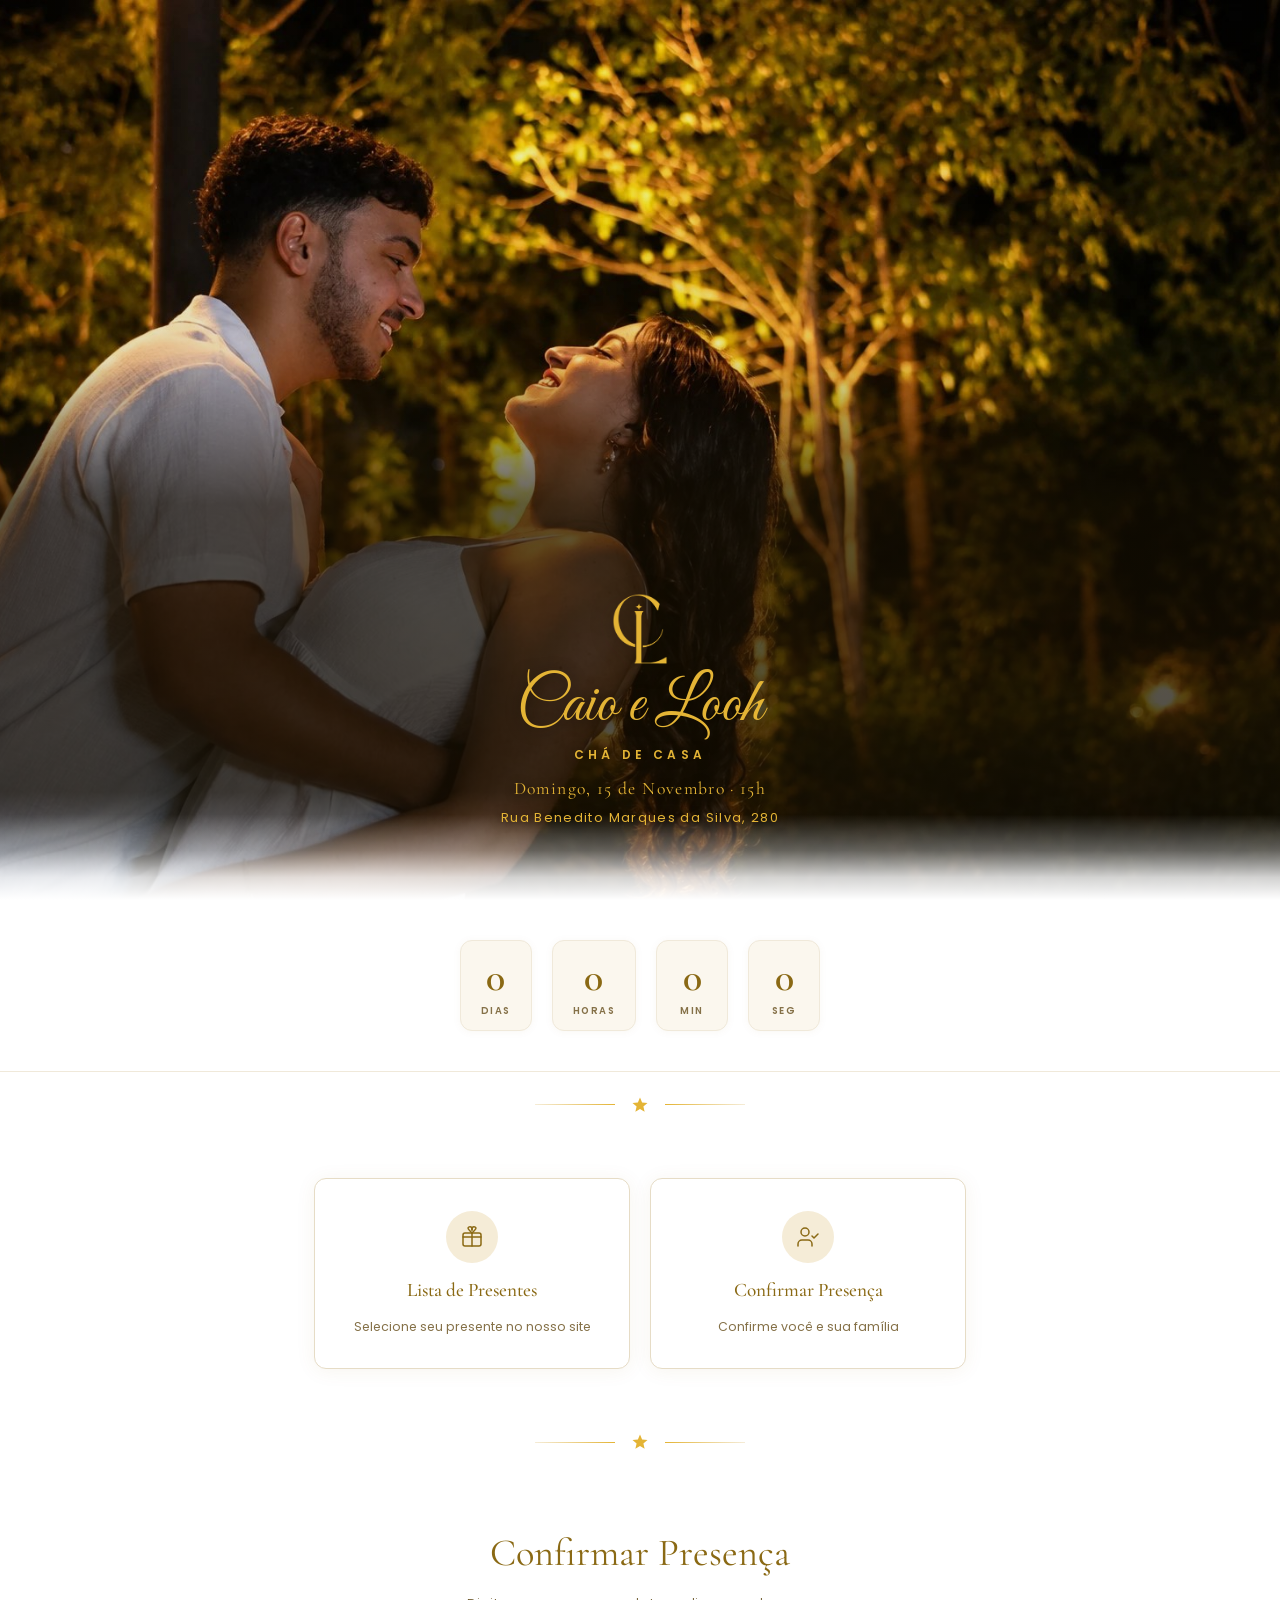
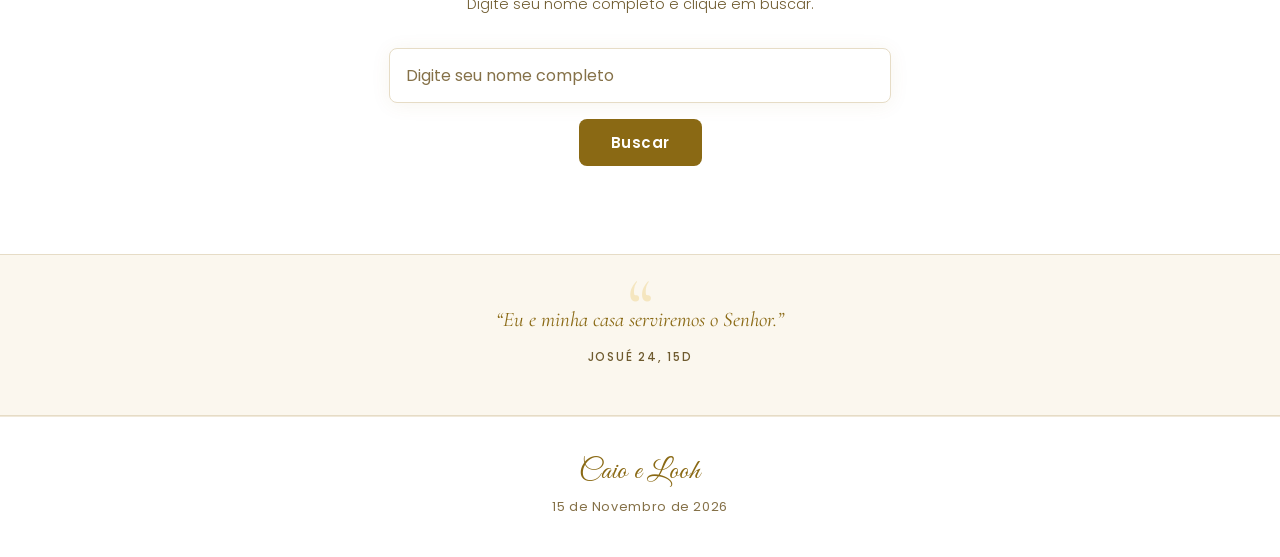
==== commit f7f1c0b0: "Hero: texto abaixo do rosto da noiva em todas as telas O bloco de texto tinha altura fixa e, em tela" ====
--- a/index.html
+++ b/index.html
@@ -6,7 +6,7 @@
     <title>Chá de Casa - Caio e Looh</title>
     <meta name="description" content="Chá de Casa Nova - Caio e Looh - 15 de Novembro de 2026">
     <script>document.documentElement.classList.add('js')</script>
-    <link rel="stylesheet" href="css/style.css?v=6">
+    <link rel="stylesheet" href="css/style.css?v=7">
 </head>
 <body>
 
--- a/css/style.css
+++ b/css/style.css
@@ -68,23 +68,23 @@
     position: absolute;
     inset: 0;
     background:
-        linear-gradient(to bottom, rgba(255, 255, 255, 0) 85%, rgba(255, 255, 255, 0.9) 96%, #FFFFFF 100%),
-        linear-gradient(to bottom, rgba(20, 14, 2, 0.05) 0%, rgba(20, 14, 2, 0.1) 32%, rgba(20, 14, 2, 0.68) 52%, rgba(20, 14, 2, 0.74) 80%, rgba(20, 14, 2, 0) 95%);
+        linear-gradient(to bottom, rgba(255, 255, 255, 0) 90.5%, rgba(255, 255, 255, 0.35) 94.5%, rgba(255, 255, 255, 0.82) 97.5%, #FFFFFF 100%),
+        linear-gradient(to bottom, rgba(20, 14, 2, 0.05) 0%, rgba(20, 14, 2, 0.1) 40%, rgba(20, 14, 2, 0.68) 56%, rgba(20, 14, 2, 0.74) 88%, rgba(20, 14, 2, 0.4) 95%, rgba(20, 14, 2, 0) 100%);
 }
 
 .hero-content {
     position: relative;
     z-index: 2;
     text-align: center;
-    padding: 2rem 1.5rem max(7rem, 20vh);
+    padding: 2rem 1.5rem 8vh;
     width: 100%;
 }
 
 .monogram {
     display: block;
-    height: 76px;
+    height: clamp(46px, 8vh, 76px);
     width: auto;
-    margin: 0 auto 0.6rem;
+    margin: 0 auto 0.4rem;
     filter: drop-shadow(0 2px 10px rgba(20, 14, 2, 0.5));
     opacity: 0;
     animation: fadeDown 1s ease 0.2s forwards;
@@ -92,12 +92,12 @@
 
 .couple-names {
     font-family: var(--font-script);
-    font-size: clamp(2.8rem, 10vw, 4.5rem);
+    font-size: clamp(2.3rem, min(10vw, 7vh), 4.5rem);
     font-weight: 400;
     color: var(--gold);
     text-shadow: 0 2px 14px rgba(20, 14, 2, 0.55);
     line-height: 1.1;
-    margin-bottom: 0.5rem;
+    margin-bottom: 0.3rem;
     opacity: 0;
     animation: fadeDown 1s ease 0.4s forwards;
 }
@@ -109,7 +109,7 @@
     letter-spacing: 0.35em;
     text-transform: uppercase;
     color: var(--gold);
-    margin-bottom: 1rem;
+    margin-bottom: 0.7rem;
     text-shadow: 0 1px 10px rgba(20, 14, 2, 0.7);
     opacity: 0;
     animation: fadeDown 1s ease 0.5s forwards;
